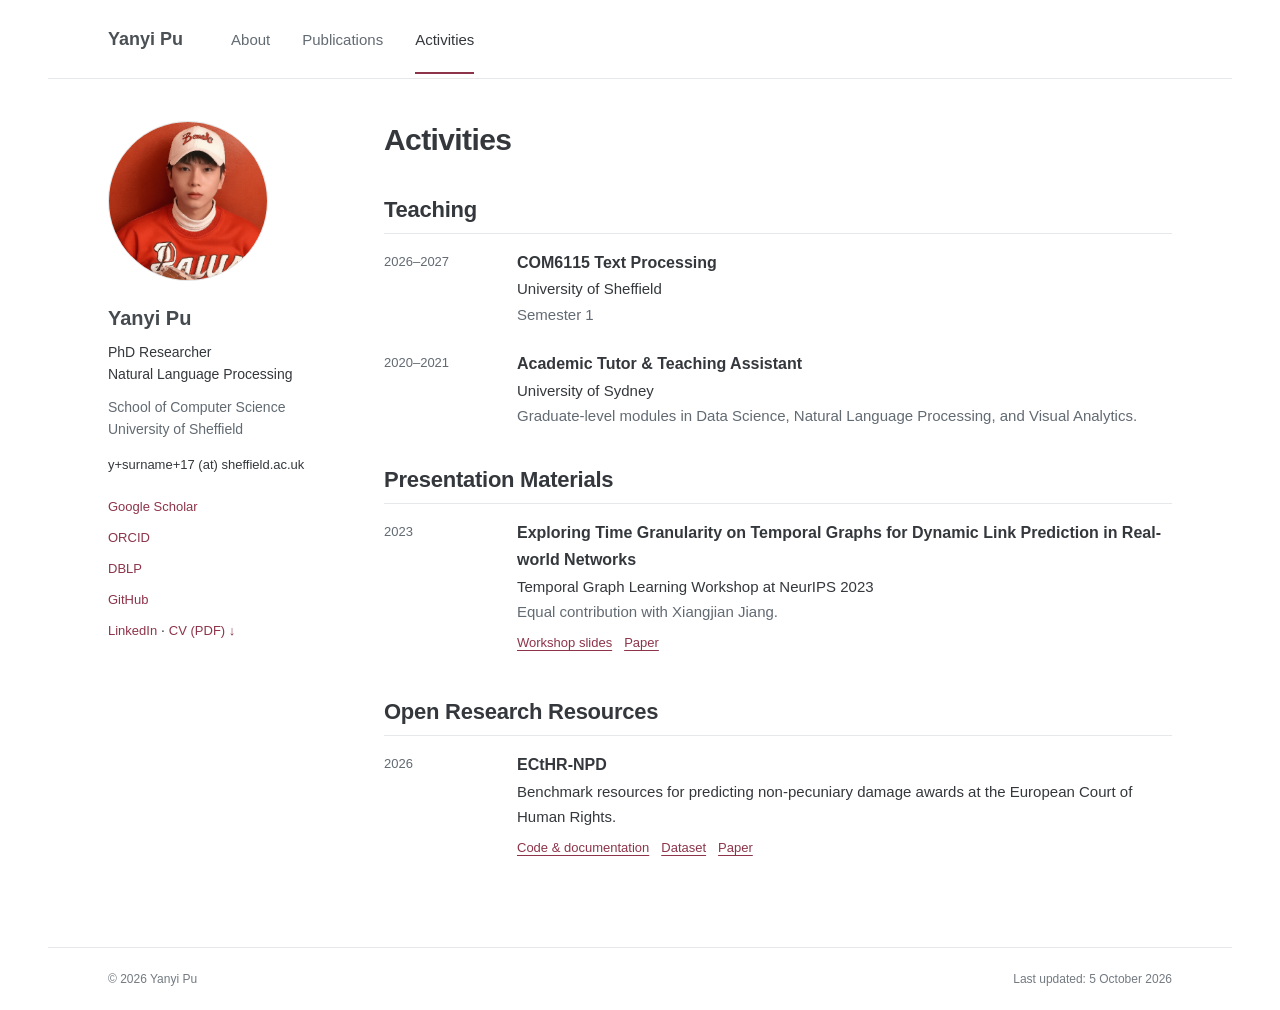
==== activities/index.html @ eedda31e "Publish academic website with research, publications, and collaboration invitation" ====
<!doctype html>
<html lang="en">
<head>
<meta charset="utf-8">
<meta name="viewport" content="width=device-width,initial-scale=1">
<title>Activities | Yanyi Pu</title>
<meta name="description" content="Yanyi Pu’s teaching, presentation materials, and open research resources.">
<meta name="robots" content="index,follow">
<link rel="canonical" href="https://yanyipu.github.io/activities/">
<link rel="stylesheet" href="/assets/style.css">
<link rel="icon" type="image/png" href="/assets/portrait-github.png">
<meta property="og:title" content="Activities | Yanyi Pu">
<meta property="og:description" content="Yanyi Pu’s teaching, presentation materials, and open research resources.">
<meta property="og:type" content="website">
<meta property="og:url" content="https://yanyipu.github.io/activities/">
<meta property="og:image" content="https://yanyipu.github.io/assets/portrait-github.png">
<meta property="og:site_name" content="Yanyi Pu">
<meta name="twitter:card" content="summary">
</head>
<body>
<a class="skip-link" href="#main-content">Skip to content</a><div class="site" lang="en">
  <header class="masthead">
    <div class="masthead-inner">
      <a class="site-title" href="/">Yanyi Pu</a>
      <nav class="site-nav" aria-label="Main navigation">
        <a href="/">About</a>
        <a href="/publications/">Publications</a>
        <a href="/activities/" aria-current="page">Activities</a>
      </nav>
    </div>
  </header>
  <div class="layout">
    <aside class="author" aria-label="Researcher profile">
      <img class="photo portrait" src="/assets/portrait-github.png" width="160" height="160" alt="Yanyi Pu" decoding="async">
      <div>
        <h2>Yanyi Pu</h2>
        <p>PhD Researcher<br>Natural Language Processing</p>
        <p class="affiliation">School of Computer Science<br>University of Sheffield</p>
        <p class="profile-email">y+surname+17 (at) sheffield.ac.uk</p>
      </div>
      <ul class="author-links" aria-label="Contact and academic profiles">
        <li><a href="https://scholar.google.com/citations?user=VJa3RvUAAAAJ">Google Scholar</a></li>
        <li><a href="https://orcid.org/0000-0001-6811-3675">ORCID</a></li>
        <li><a href="https://dblp.org/pid/340/2726">DBLP</a></li>
        <li><a href="https://github.com/YanyiPU">GitHub</a></li>
        <li class="profile-actions">
<a href="https://www.linkedin.com/in/yanyipu/">LinkedIn</a> · <a href="/files/Yanyi_Pu_CV_Public.pdf" download="Yanyi_Pu_CV.pdf" aria-label="Download Yanyi Pu’s CV as a PDF">CV (PDF) ↓</a>
</li>
      </ul>
    </aside>
    <main class="content" id="main-content" tabindex="-1">
      <section aria-labelledby="activities-heading">
        <h1 id="activities-heading">Activities</h1>
        <h2>Teaching</h2>
        <div class="entry">
<time>2026–2027</time><div>
<strong>COM6115 Text Processing</strong><br>University of Sheffield<br><span class="muted">Semester 1</span>
</div>
</div>
        <div class="entry">
<time>2020–2021</time><div>
<strong>Academic Tutor &amp; Teaching Assistant</strong><br>University of Sydney<br><span class="muted">Graduate-level modules in Data Science, Natural Language Processing, and Visual Analytics.</span>
</div>
</div>
        <h2>Presentation Materials</h2>
        <div class="entry">
<time>2023</time><div>
<strong>Exploring Time Granularity on Temporal Graphs for Dynamic Link Prediction in Real-world Networks</strong><br>Temporal Graph Learning Workshop at NeurIPS 2023<br><span class="muted">Equal contribution with Xiangjian Jiang.</span><div class="paper-resources">
<a href="https://nips.cc/media/neurips-2023/Slides/76330.pdf">Workshop slides</a><a href="https://arxiv.org/abs/2311.12255">Paper</a>
</div>
</div>
</div>
        <h2>Open Research Resources</h2>
        <div class="entry">
<time>2026</time><div>
<strong>ECtHR-NPD</strong><br>Benchmark resources for predicting non-pecuniary damage awards at the European Court of Human Rights.<div class="paper-resources">
<a href="https://github.com/YanyiPU/ECtHR-NPD">Code &amp; documentation</a><a href="https://huggingface.co/datasets/YanyiPU716/ECtHR-NPD">Dataset</a><a href="https://arxiv.org/abs/2609.18908">Paper</a>
</div>
</div>
</div>
      </section>

    </main>
  </div>
  <footer class="footer"><div class="footer-inner">
<span>© 2026 Yanyi Pu</span><span>Last updated: 5 October 2026</span>
</div></footer>
</div>
</body>
</html>
---- assets/style.css ----
:root { --ink:#34383c; --muted:#626a72; --accent:#8d344a; --line:#e6e8eb; }
  * { box-sizing:border-box; }
  body { margin:0; background:white; color:var(--ink); font-family:-apple-system,BlinkMacSystemFont,"Segoe UI",Arial,"PingFang SC",sans-serif; }
  button,a { -webkit-tap-highlight-color:transparent; }
  a { color:var(--accent); text-decoration:underline; text-underline-offset:3px; }
  button { font:inherit; cursor:pointer; }
  :focus-visible { outline:3px solid #367ea3; outline-offset:4px; }
  [hidden] { display:none!important; }
  .site { container:site / inline-size; background:white; min-height:850px; }
  .masthead { border-bottom:1px solid var(--line); }
  .masthead-inner { max-width:1120px; margin:auto; padding:0 28px; min-height:78px; display:flex; align-items:center; gap:48px; }
  .site-title { font-size:18px; font-weight:750; color:#4b5055; text-decoration:none; white-space:nowrap; }
  .site-nav { display:flex; gap:32px; align-items:center; flex-wrap:wrap; }
  .site-nav a { padding:26px 0 24px; font-size:15px; color:var(--muted); text-decoration:none; border-bottom:2px solid transparent; }
  .site-nav a[aria-current="page"] { color:var(--ink); border-color:var(--accent); }
  .layout { max-width:1120px; margin:auto; display:grid; grid-template-columns:220px minmax(0,1fr); gap:56px; padding:42px 28px 58px; }
  .author { font-size:14px; line-height:1.6; }
  .photo { height:160px; width:160px; border-radius:50%; background:#f0f1f2; border:1px solid #e2e4e6; display:flex; align-items:center; justify-content:center; text-align:center; color:#6c737a; margin-bottom:21px; }
  .author h2 { margin:0 0 7px; font-size:20px; color:#454a4f; }
  .author p { margin:0 0 10px; }
  .author .affiliation { color:var(--muted); }
  .author-links { list-style:none; padding:0; margin:20px 0 0; }
  .author-links li { margin:8px 0; }
  .author-links span { display:inline-block; width:19px; color:#858b91; font-size:11px; }
  .content { min-width:0; font-size:17px; line-height:1.7; overflow-wrap:anywhere; }
  .content h1 { font-size:30px; line-height:1.25; margin:0 0 22px; letter-spacing:-.6px; }
  .content h2 { font-size:22px; line-height:1.35; margin:36px 0 15px; padding-bottom:9px; border-bottom:1px solid var(--line); letter-spacing:-.25px; }
  .content p { margin:0 0 19px; }
  .content ul { padding-left:21px; margin:0 0 20px; }
  .content li { padding-left:3px; margin:6px 0; }
  .news { display:grid; grid-template-columns:86px minmax(0,1fr); gap:11px 16px; font-size:15px; margin-bottom:18px; }
  .news time { color:var(--muted); font-variant-numeric:tabular-nums; }
  .paper { margin:0 0 26px; font-size:15px; line-height:1.6; }
  .paper-title { margin-bottom:5px; color:var(--accent); font-size:17px; font-weight:650; }
  .paper-venue { color:var(--muted); font-style:italic; margin:4px 0; }
  .paper-resources { display:flex; flex-wrap:wrap; gap:12px; margin:7px 0; color:var(--accent); font-size:13px; }
  .paper-summary { margin-top:8px; color:var(--muted); }
  .contribution-note { color:var(--muted); font-size:13px; }
  .small-link { font-size:14px; }
  .meta-links { font-size:14px; color:var(--accent); }
  .entry { display:grid; grid-template-columns:115px minmax(0,1fr); gap:18px; margin:0 0 23px; font-size:15px; }
  .entry time { color:var(--muted); font-size:13px; padding-top:2px; }
  .entry strong { font-size:16px; }
  .muted { color:var(--muted); }
  .footer { border-top:1px solid var(--line); color:#737a81; font-size:12px; padding:24px 28px; }
  .footer-inner { max-width:1064px; margin:auto; display:flex; flex-wrap:wrap; gap:8px 20px; justify-content:space-between; }
  @container site (max-width:760px) {
    .masthead-inner { display:block; padding:18px 22px 0; }
    .site-title { display:inline-block; margin-bottom:8px; }
    .site-nav { gap:23px; }
    .site-nav a { font-size:13px; padding:11px 0 14px; }
    .layout { display:block; padding:26px 22px 38px; }
    .author { display:grid; grid-template-columns:92px minmax(0,1fr); column-gap:19px; padding-bottom:24px; border-bottom:1px solid var(--line); margin-bottom:28px; }
    .photo { width:90px; height:90px; margin:0; font-size:11px; }
    .author h2 { font-size:19px; }
    .author p { font-size:12px; margin-bottom:5px; }
    .author-links { grid-column:1/-1; display:flex; gap:6px 15px; flex-wrap:wrap; margin:13px 0 0; }
    .author-links li { margin:0; }
    .content { font-size:16px; line-height:1.7; }
    .content h1 { font-size:27px; }
    .content h2 { font-size:21px; }
    .news { grid-template-columns:71px minmax(0,1fr); gap:12px; font-size:14px; }
    .entry { grid-template-columns:1fr; gap:4px; }
    .footer { padding:22px; }
  }

  .author .profile-email { font-size:13px; overflow-wrap:anywhere; margin-top:14px; }
  .author-links a { font-size:13px; text-decoration:none; overflow-wrap:anywhere; }
  .author-links a:hover { text-decoration:underline; }
  .paper h3 { margin:0 0 5px; }
  .paper-title a { text-decoration:none; }
  .paper-title a:hover { text-decoration:underline; }
  .citation { margin-top:8px; font-size:13px; }
  .citation summary { color:var(--accent); cursor:pointer; width:fit-content; }
  .citation pre { max-width:100%; white-space:pre-wrap; overflow-wrap:anywhere; padding:12px; background:#f7f7f8; font-size:12px; line-height:1.5; }
  @container site (max-width:760px) { .author-links a { font-size:12px; } }
  .photo.portrait { display:block; object-fit:cover; }
  .profile-actions { white-space:nowrap; }
  .site { max-width:1184px; margin:0 auto; }
  .skip-link { position:absolute; left:16px; top:-80px; padding:10px 16px; background:white; z-index:10; }
  .skip-link:focus { top:12px; }
  @media print { .site-nav,.skip-link { display:none; } .site { max-width:none; } }
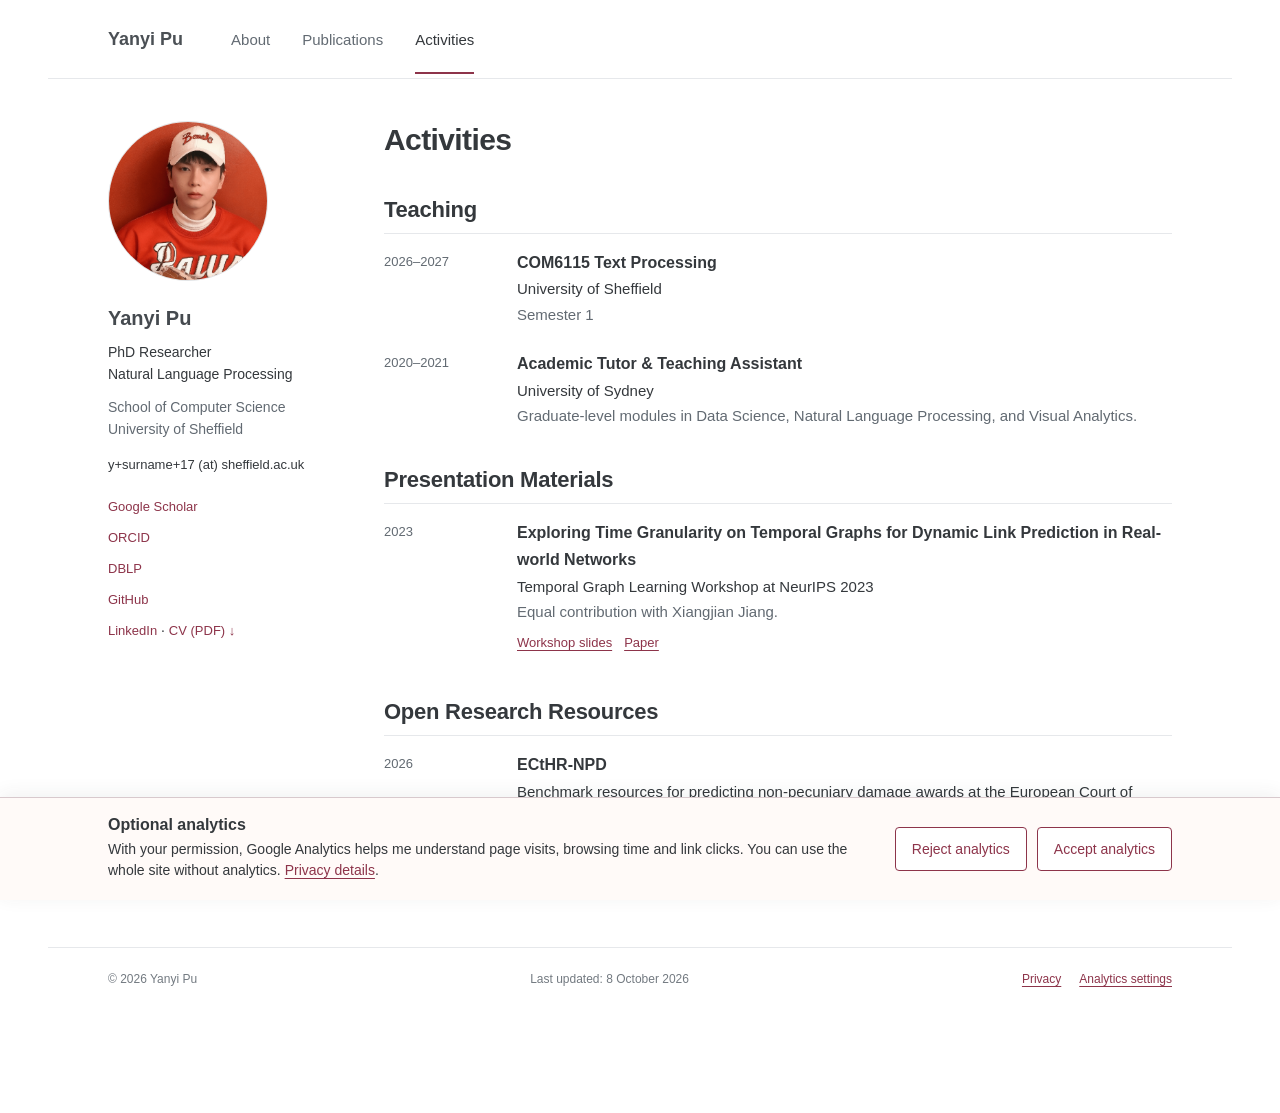
==== commit 2ec62eb3: "Add consent-based GA4 website analytics" ====
--- a/activities/index.html
+++ b/activities/index.html
@@ -8,7 +8,8 @@
 <meta name="robots" content="index,follow">
 <link rel="canonical" href="https://yanyipu.github.io/activities/">
 <link rel="stylesheet" href="/assets/style.css">
-<link rel="icon" type="image/png" href="/assets/portrait-github.png">
+<link rel="stylesheet" href="/assets/analytics.css">
+<script defer src="/assets/analytics.js" data-measurement-id="G-W1JTNM2N60"></script><link rel="icon" type="image/png" href="/assets/portrait-github.png">
 <meta property="og:title" content="Activities | Yanyi Pu">
 <meta property="og:description" content="Yanyi Pu’s teaching, presentation materials, and open research resources.">
 <meta property="og:type" content="website">
@@ -83,9 +84,21 @@
     </main>
   </div>
   <footer class="footer"><div class="footer-inner">
-<span>© 2026 Yanyi Pu</span><span>Last updated: 5 October 2026</span>
+<span>© 2026 Yanyi Pu</span><span>Last updated: 8 October 2026</span><span class="privacy-links"><a href="/privacy/">Privacy</a><button class="analytics-settings" type="button" data-analytics-settings="" hidden="">Analytics settings</button></span>
 </div></footer>
 </div>
+<section id="analytics-consent" class="analytics-consent" role="region" aria-labelledby="analytics-consent-title" hidden>
+      <div class="analytics-consent-inner">
+        <div class="analytics-consent-copy">
+          <h2 id="analytics-consent-title">Optional analytics</h2>
+          <p>With your permission, Google Analytics helps me understand page visits, browsing time and link clicks. You can use the whole site without analytics. <a href="/privacy/">Privacy details</a>.</p>
+        </div>
+        <div class="analytics-consent-actions">
+          <button type="button" data-analytics-choice="rejected">Reject analytics</button>
+          <button type="button" data-analytics-choice="accepted">Accept analytics</button>
+        </div>
+      </div>
+    </section>
 </body>
 </html>
 
--- a/assets/analytics.css
+++ b/assets/analytics.css
@@ -0,0 +1,17 @@
+.privacy-links { display:flex; align-items:center; flex-wrap:wrap; gap:8px 18px; }
+.analytics-settings { padding:0; border:0; background:none; color:var(--accent); text-decoration:underline; text-underline-offset:3px; font:inherit; }
+.analytics-consent { position:sticky; bottom:0; z-index:20; padding:18px 24px; background:#fffaf8; border-top:1px solid #d8c9cd; box-shadow:0 -3px 18px #34383c12; }
+.analytics-consent-inner { max-width:1064px; margin:auto; display:flex; flex-wrap:wrap; align-items:center; gap:16px 30px; }
+.analytics-consent-copy { flex:1 1 400px; }
+.analytics-consent h2 { font-size:16px; margin:0 0 5px; }
+.analytics-consent p { margin:0; font-size:14px; line-height:1.55; }
+.analytics-consent-actions { display:flex; flex-wrap:wrap; gap:10px; }
+.analytics-consent-actions button { min-height:44px; padding:10px 16px; border:1px solid var(--accent); border-radius:4px; color:var(--accent); background:white; font-size:14px; }
+.analytics-consent-actions button:hover { background:#f2e6e9; }
+@media (max-width:600px) {
+  .analytics-consent { padding:15px 20px; }
+  .analytics-consent-inner { gap:12px; }
+  .analytics-consent-actions { width:100%; }
+  .analytics-consent-actions button { flex:1; }
+}
+@media print { .analytics-consent,.analytics-settings { display:none!important; } }
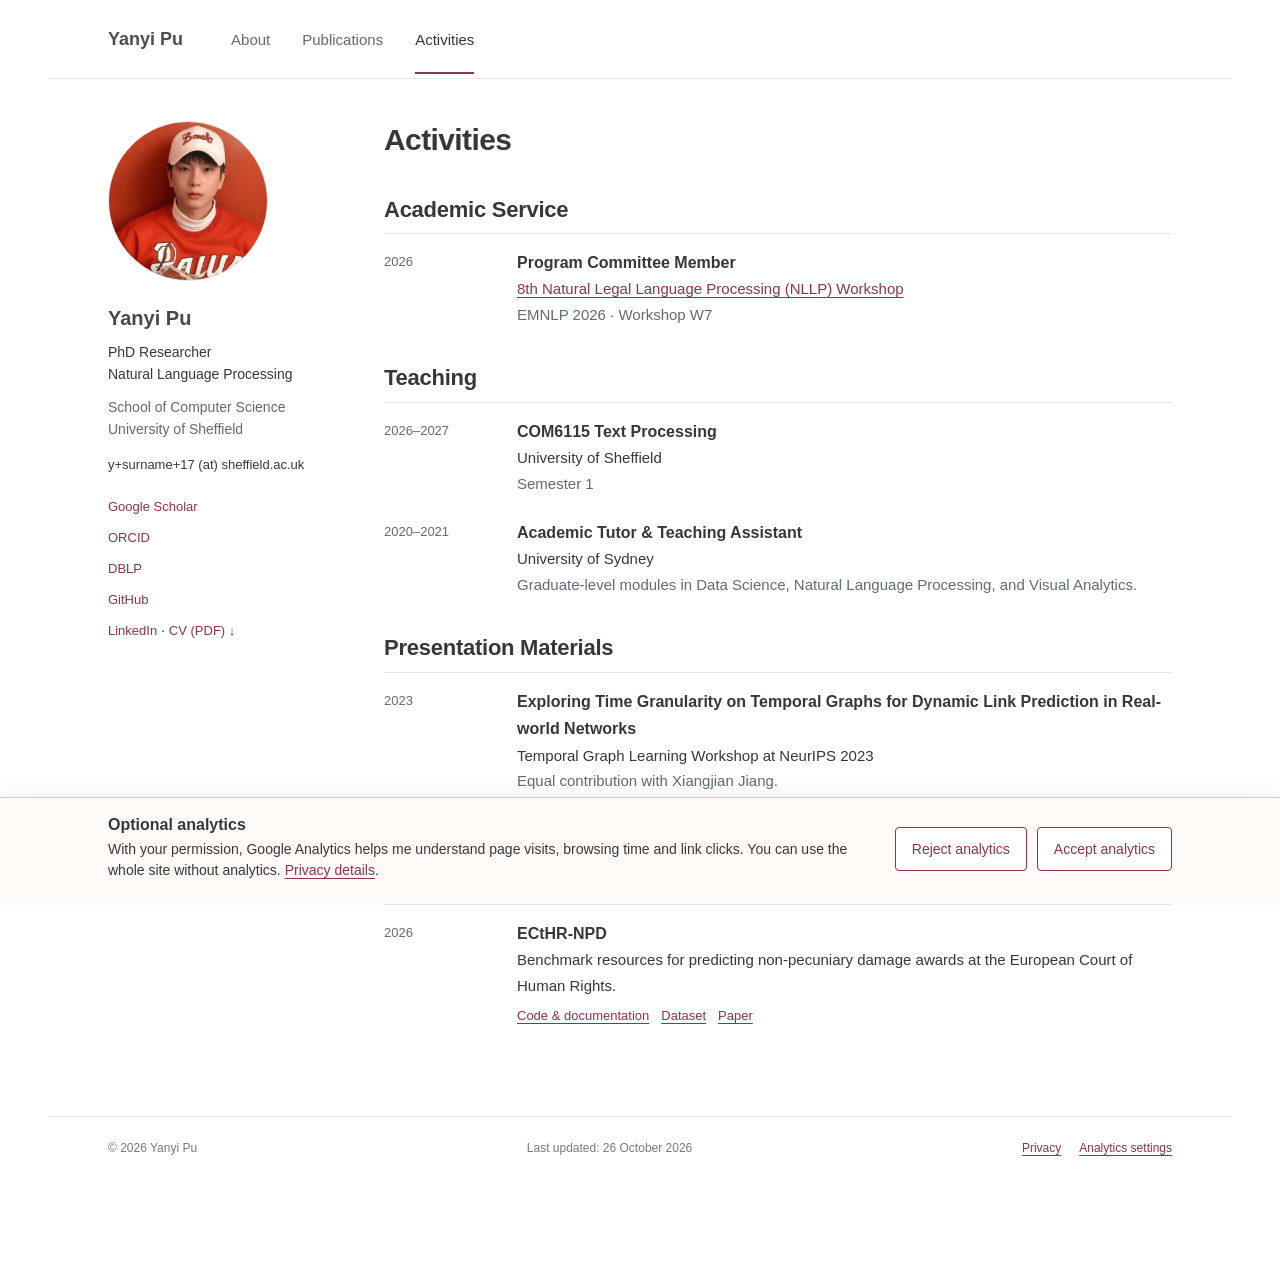
==== commit feb14c57: "Add NLLP 2026 program committee service" ====
--- a/activities/index.html
+++ b/activities/index.html
@@ -4,14 +4,14 @@
 <meta charset="utf-8">
 <meta name="viewport" content="width=device-width,initial-scale=1">
 <title>Activities | Yanyi Pu</title>
-<meta name="description" content="Yanyi Pu’s teaching, presentation materials, and open research resources.">
+<meta name="description" content="Yanyi Pu’s academic service, teaching, presentation materials, and open research resources.">
 <meta name="robots" content="index,follow">
 <link rel="canonical" href="https://yanyipu.github.io/activities/">
 <link rel="stylesheet" href="/assets/style.css">
 <link rel="stylesheet" href="/assets/analytics.css">
 <script defer src="/assets/analytics.js" data-measurement-id="G-W1JTNM2N60"></script><link rel="icon" type="image/png" href="/assets/portrait-github.png">
 <meta property="og:title" content="Activities | Yanyi Pu">
-<meta property="og:description" content="Yanyi Pu’s teaching, presentation materials, and open research resources.">
+<meta property="og:description" content="Yanyi Pu’s academic service, teaching, presentation materials, and open research resources.">
 <meta property="og:type" content="website">
 <meta property="og:url" content="https://yanyipu.github.io/activities/">
 <meta property="og:image" content="https://yanyipu.github.io/assets/portrait-github.png">
@@ -52,6 +52,12 @@
     <main class="content" id="main-content" tabindex="-1">
       <section aria-labelledby="activities-heading">
         <h1 id="activities-heading">Activities</h1>
+        <h2>Academic Service</h2>
+        <div class="entry">
+<time>2026</time><div>
+<strong>Program Committee Member</strong><br><a href="https://nllpw.org/workshop/committees/">8th Natural Legal Language Processing (NLLP) Workshop</a><br><span class="muted">EMNLP 2026 · Workshop W7</span>
+</div>
+</div>
         <h2>Teaching</h2>
         <div class="entry">
 <time>2026–2027</time><div>
@@ -84,7 +90,7 @@
     </main>
   </div>
   <footer class="footer"><div class="footer-inner">
-<span>© 2026 Yanyi Pu</span><span>Last updated: 8 October 2026</span><span class="privacy-links"><a href="/privacy/">Privacy</a><button class="analytics-settings" type="button" data-analytics-settings="" hidden="">Analytics settings</button></span>
+<span>© 2026 Yanyi Pu</span><span>Last updated: 26 October 2026</span><span class="privacy-links"><a href="/privacy/">Privacy</a><button class="analytics-settings" type="button" data-analytics-settings="" hidden="">Analytics settings</button></span>
 </div></footer>
 </div>
 <section id="analytics-consent" class="analytics-consent" role="region" aria-labelledby="analytics-consent-title" hidden>
